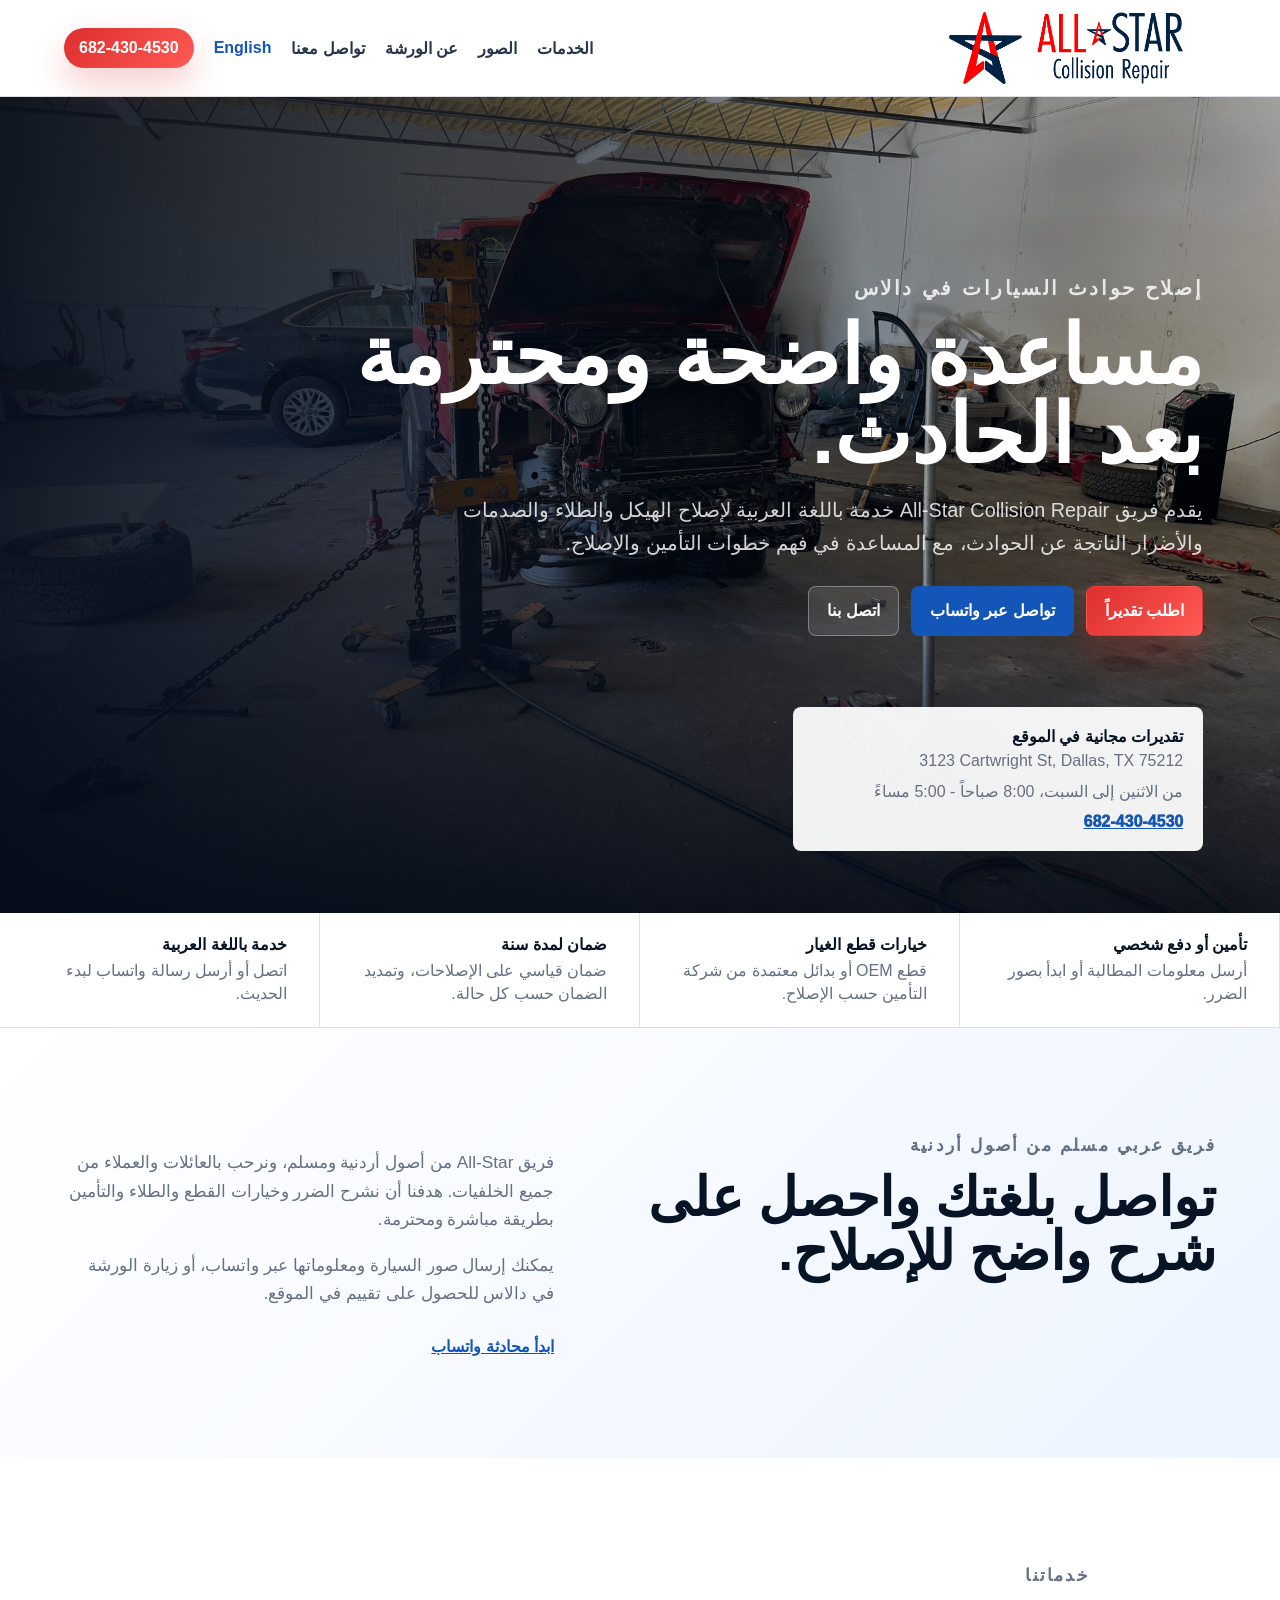
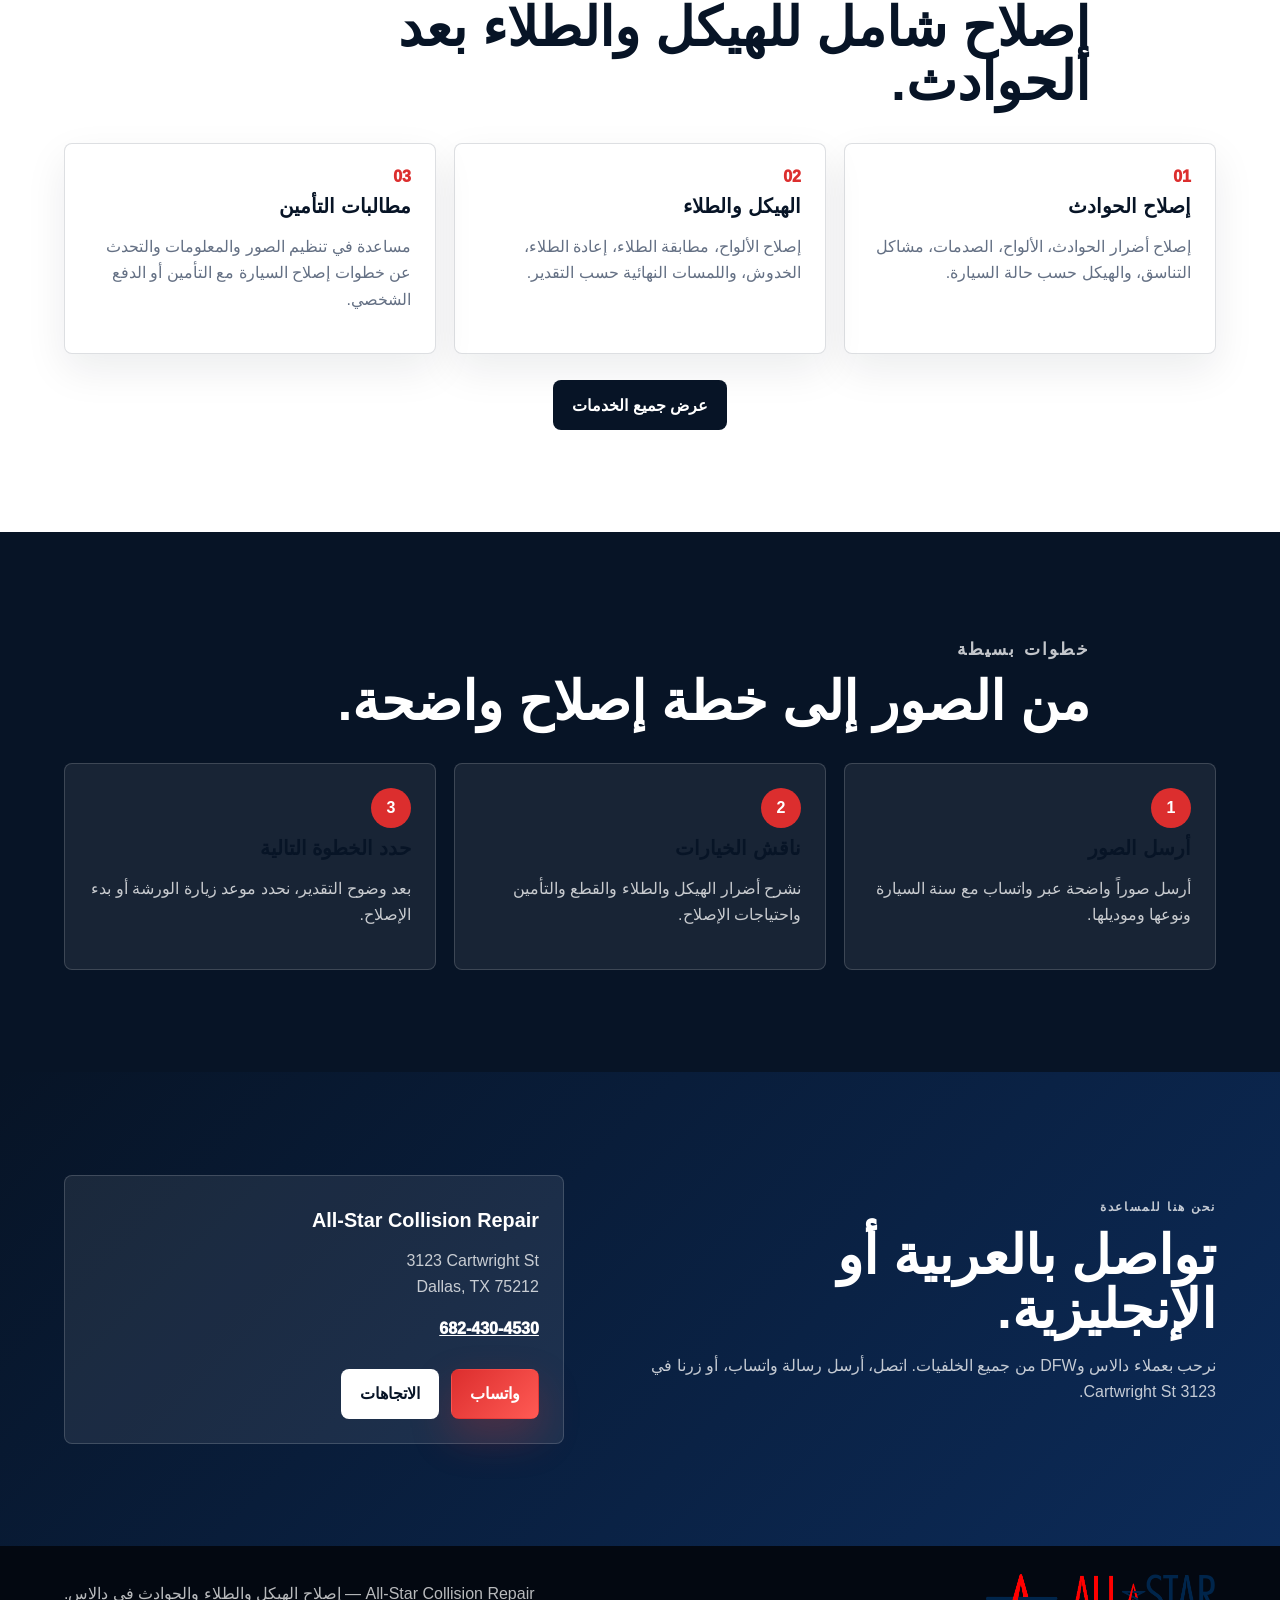
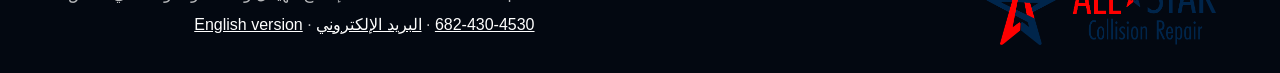
==== ar/index.html @ a59eee6d "Add Arabic collision repair landing page" ====
<!doctype html>
<html lang="ar" dir="rtl">
  <head>
    <meta charset="utf-8" />
    <meta name="viewport" content="width=device-width, initial-scale=1" />
    <title>إصلاح السيارات بعد الحوادث في دالاس | All-Star Collision Repair</title>
    <meta name="description" content="خدمة إصلاح السيارات بعد الحوادث في دالاس باللغة العربية. تقديرات واضحة، إصلاح الهيكل والطلاء، ومساعدة في مطالبات التأمين من All-Star Collision Repair." />
    <meta name="robots" content="index, follow" />
    <link rel="canonical" href="https://allstarautocollision.com/ar/" />
    <link rel="alternate" hreflang="ar" href="https://allstarautocollision.com/ar/" />
    <link rel="alternate" hreflang="en-us" href="https://allstarautocollision.com/" />
    <link rel="alternate" hreflang="x-default" href="https://allstarautocollision.com/" />
    <meta property="og:site_name" content="All-Star Collision Repair" />
    <meta property="og:type" content="website" />
    <meta property="og:locale" content="ar_US" />
    <meta property="og:locale:alternate" content="en_US" />
    <meta property="og:title" content="إصلاح السيارات بعد الحوادث في دالاس | All-Star Collision Repair" />
    <meta property="og:description" content="تواصل معنا باللغة العربية للحصول على تقدير لإصلاح الحوادث والهيكل والطلاء في دالاس." />
    <meta property="og:url" content="https://allstarautocollision.com/ar/" />
    <meta property="og:image" content="https://allstarautocollision.com/assets/images/shop-bay.jpg" />
    <link rel="icon" type="image/png" href="../assets/images/all-star-icon.png" />
    <link rel="stylesheet" href="../styles.css" />
    <script type="application/ld+json">
      {
        "@context": "https://schema.org",
        "@graph": [
          {
            "@type": "AutoBodyShop",
            "@id": "https://allstarautocollision.com/#business",
            "name": "All-Star Collision Repair",
            "url": "https://allstarautocollision.com/",
            "telephone": "+1-682-430-4530",
            "email": "allstarcollisionrepair1@gmail.com",
            "sameAs": ["https://share.google/1sgcwJd7IhYsHK5Gy"],
            "address": {
              "@type": "PostalAddress",
              "streetAddress": "3123 Cartwright St",
              "addressLocality": "Dallas",
              "addressRegion": "TX",
              "postalCode": "75212",
              "addressCountry": "US"
            },
            "areaServed": ["Dallas", "Dallas-Fort Worth metro area"],
            "openingHoursSpecification": [{
              "@type": "OpeningHoursSpecification",
              "dayOfWeek": ["Monday", "Tuesday", "Wednesday", "Thursday", "Friday", "Saturday"],
              "opens": "08:00",
              "closes": "17:00"
            }]
          },
          {
            "@type": "WebPage",
            "@id": "https://allstarautocollision.com/ar/#webpage",
            "url": "https://allstarautocollision.com/ar/",
            "name": "إصلاح السيارات بعد الحوادث في دالاس",
            "isPartOf": { "@id": "https://allstarautocollision.com/#website" },
            "inLanguage": "ar",
            "about": { "@id": "https://allstarautocollision.com/#business" }
          }
        ]
      }
    </script>
  </head>
  <body class="arabic-page">
    <header class="site-header">
      <a class="brand" href="../index.html" aria-label="All-Star Collision Repair home"><img src="../assets/images/all-star-logo-transparent.png" alt="All-Star Collision Repair" /></a>
      <button class="nav-toggle" type="button" aria-label="فتح القائمة" aria-expanded="false">القائمة</button>
      <nav class="site-nav" aria-label="التنقل الرئيسي">
        <a href="../services.html">الخدمات</a>
        <a href="../gallery.html">الصور</a>
        <a href="../about.html">عن الورشة</a>
        <a href="../contact.html">تواصل معنا</a>
        <a class="language-link" href="../index.html" lang="en" dir="ltr">English</a>
        <a class="nav-phone" href="tel:6824304530">682-430-4530</a>
      </nav>
    </header>

    <main>
      <section class="hero">
        <img class="hero-image" src="../assets/images/shop-bay.jpg" alt="سيارة داخل ورشة All-Star Collision Repair في دالاس" width="1920" height="1440" fetchpriority="high" />
        <div class="hero-copy">
          <p class="eyebrow">إصلاح حوادث السيارات في دالاس</p>
          <h1>مساعدة واضحة ومحترمة بعد الحادث.</h1>
          <p>يقدم فريق All-Star Collision Repair خدمة باللغة العربية لإصلاح الهيكل والطلاء والصدمات والأضرار الناتجة عن الحوادث، مع المساعدة في فهم خطوات التأمين والإصلاح.</p>
          <div class="action-row">
            <a class="btn primary" href="../contact.html#estimate">اطلب تقديراً</a>
            <a class="btn secondary" href="https://wa.me/16824304530" target="_blank" rel="noopener">تواصل عبر واتساب</a>
            <a class="btn light" href="tel:6824304530">اتصل بنا</a>
          </div>
        </div>
        <div class="hero-panel" aria-label="بيانات الورشة">
          <strong>تقديرات مجانية في الموقع</strong>
          <span dir="ltr">3123 Cartwright St, Dallas, TX 75212</span>
          <span>من الاثنين إلى السبت، 8:00 صباحاً - 5:00 مساءً</span>
          <a href="tel:6824304530">682-430-4530</a>
        </div>
      </section>

      <section class="trust-strip" aria-label="مميزات الخدمة">
        <div><strong>تأمين أو دفع شخصي</strong><span>أرسل معلومات المطالبة أو ابدأ بصور الضرر.</span></div>
        <div><strong>خيارات قطع الغيار</strong><span>قطع OEM أو بدائل معتمدة من شركة التأمين حسب الإصلاح.</span></div>
        <div><strong>ضمان لمدة سنة</strong><span>ضمان قياسي على الإصلاحات، وتمديد الضمان حسب كل حالة.</span></div>
        <div><strong>خدمة باللغة العربية</strong><span>اتصل أو أرسل رسالة واتساب لبدء الحديث.</span></div>
      </section>

      <section class="section-pad intro">
        <div class="section-heading"><p class="eyebrow">فريق عربي مسلم من أصول أردنية</p><h2>تواصل بلغتك واحصل على شرح واضح للإصلاح.</h2></div>
        <div class="intro-copy"><p>فريق All-Star من أصول أردنية ومسلم، ونرحب بالعائلات والعملاء من جميع الخلفيات. هدفنا أن نشرح الضرر وخيارات القطع والطلاء والتأمين بطريقة مباشرة ومحترمة.</p><p>يمكنك إرسال صور السيارة ومعلوماتها عبر واتساب، أو زيارة الورشة في دالاس للحصول على تقييم في الموقع.</p><a class="text-link" href="https://wa.me/16824304530" target="_blank" rel="noopener">ابدأ محادثة واتساب</a></div>
      </section>

      <section class="section-pad service-preview">
        <div class="section-heading centered"><p class="eyebrow">خدماتنا</p><h2>إصلاح شامل للهيكل والطلاء بعد الحوادث.</h2></div>
        <div class="card-grid three">
          <article><span>01</span><h3>إصلاح الحوادث</h3><p>إصلاح أضرار الحوادث، الألواح، الصدمات، مشاكل التناسق، والهيكل حسب حالة السيارة.</p></article>
          <article><span>02</span><h3>الهيكل والطلاء</h3><p>إصلاح الألواح، مطابقة الطلاء، إعادة الطلاء، الخدوش، واللمسات النهائية حسب التقدير.</p></article>
          <article><span>03</span><h3>مطالبات التأمين</h3><p>مساعدة في تنظيم الصور والمعلومات والتحدث عن خطوات إصلاح السيارة مع التأمين أو الدفع الشخصي.</p></article>
        </div>
        <div class="center-actions"><a class="btn dark" href="../services.html">عرض جميع الخدمات</a></div>
      </section>

      <section class="section-pad process-band">
        <div class="section-heading centered"><p class="eyebrow">خطوات بسيطة</p><h2>من الصور إلى خطة إصلاح واضحة.</h2></div>
        <div class="steps">
          <article><strong>1</strong><h3>أرسل الصور</h3><p>أرسل صوراً واضحة عبر واتساب مع سنة السيارة ونوعها وموديلها.</p></article>
          <article><strong>2</strong><h3>ناقش الخيارات</h3><p>نشرح أضرار الهيكل والطلاء والقطع والتأمين واحتياجات الإصلاح.</p></article>
          <article><strong>3</strong><h3>حدد الخطوة التالية</h3><p>بعد وضوح التقدير، نحدد موعد زيارة الورشة أو بدء الإصلاح.</p></article>
        </div>
      </section>

      <section class="section-pad split dark-section">
        <div><p class="eyebrow">نحن هنا للمساعدة</p><h2>تواصل بالعربية أو الإنجليزية.</h2><p>نرحب بعملاء دالاس وDFW من جميع الخلفيات. اتصل، أرسل رسالة واتساب، أو زرنا في 3123 Cartwright St.</p></div>
        <div class="contact-card"><h3>All-Star Collision Repair</h3><p dir="ltr">3123 Cartwright St<br />Dallas, TX 75212</p><p><a href="tel:6824304530">682-430-4530</a></p><div class="stacked-actions"><a class="btn primary" href="https://wa.me/16824304530" target="_blank" rel="noopener">واتساب</a><a class="btn light" href="https://www.google.com/maps/dir/?api=1&destination=3123%20Cartwright%20St%2C%20Dallas%2C%20TX%2075212" target="_blank" rel="noopener">الاتجاهات</a></div></div>
      </section>
    </main>

    <footer class="site-footer"><img src="../assets/images/all-star-logo-transparent.png" alt="All-Star Collision Repair" /><div><p>All-Star Collision Repair — إصلاح الهيكل والطلاء والحوادث في دالاس.</p><p><a href="tel:6824304530">682-430-4530</a> · <a href="mailto:allstarcollisionrepair1@gmail.com">البريد الإلكتروني</a> · <a href="../index.html" lang="en" dir="ltr">English version</a></p></div></footer>
    <script src="../script.js"></script>
  </body>
</html>
---- styles.css ----
:root {
  --ink: #132033;
  --muted: #647084;
  --dark: #071426;
  --navy: #0b2a5b;
  --blue: #1456b8;
  --red: #dc2e2e;
  --red-dark: #a81721;
  --paper: #f5f7fb;
  --white: #ffffff;
  --line: rgba(19, 32, 51, .14);
  --shadow: 0 24px 70px rgba(7, 20, 38, .16);
}

* { box-sizing: border-box; }
html { scroll-behavior: smooth; }
body {
  margin: 0;
  font-family: Inter, ui-sans-serif, system-ui, -apple-system, BlinkMacSystemFont, "Segoe UI", sans-serif;
  background: var(--paper);
  color: var(--ink);
}
img { max-width: 100%; display: block; }
a { color: inherit; }
p { line-height: 1.65; }

.site-header {
  position: sticky;
  top: 0;
  z-index: 20;
  display: flex;
  align-items: center;
  justify-content: space-between;
  gap: 22px;
  padding: 12px clamp(18px, 5vw, 72px);
  background: rgba(255,255,255,.96);
  border-bottom: 1px solid var(--line);
  backdrop-filter: blur(14px);
}
.brand img { width: min(300px, 48vw); max-height: 72px; object-fit: contain; }
.site-nav { display: flex; align-items: center; gap: 20px; font-weight: 850; }
.site-nav a { color: #26344c; text-decoration: none; }
.site-nav a[aria-current="page"] { color: var(--red); }
.language-link { color: var(--blue) !important; }
.nav-phone {
  color: white !important;
  background: linear-gradient(135deg, var(--red), #ff5a54);
  padding: 11px 15px;
  border-radius: 999px;
  box-shadow: 0 16px 34px rgba(220, 46, 46, .24);
}
.nav-toggle {
  display: none;
  min-height: 42px;
  border: 1px solid var(--line);
  border-radius: 8px;
  background: var(--dark);
  color: white;
  padding: 0 14px;
  font-weight: 850;
}

.hero {
  position: relative;
  min-height: calc(100vh - 84px);
  overflow: hidden;
  display: grid;
  align-items: end;
  padding: clamp(92px, 12vw, 150px) clamp(18px, 6vw, 90px) clamp(28px, 5vw, 62px);
  color: white;
}
.hero::after {
  content: "";
  position: absolute;
  inset: 0;
  background:
    linear-gradient(90deg, rgba(4, 11, 24, .94), rgba(4, 11, 24, .68) 42%, rgba(4, 11, 24, .16)),
    linear-gradient(0deg, rgba(4, 11, 24, .86), rgba(4, 11, 24, 0) 46%);
}
.hero-image {
  position: absolute;
  inset: 0;
  width: 100%;
  height: 100%;
  object-fit: cover;
  filter: saturate(1.06) contrast(1.05);
}
.hero-copy {
  position: relative;
  z-index: 2;
  width: min(910px, 100%);
  min-width: 0;
}
.hero h1, .page-hero h1 {
  margin: 0;
  font-size: clamp(2.8rem, 6.4vw, 5.8rem);
  line-height: .96;
  letter-spacing: 0;
  overflow-wrap: anywhere;
}
.hero p, .page-hero p {
  max-width: 760px;
  color: rgba(255,255,255,.82);
  font-size: clamp(1.05rem, 1.55vw, 1.28rem);
}
.eyebrow {
  margin: 0 0 12px;
  color: var(--red);
  text-transform: uppercase;
  letter-spacing: .13em;
  font-size: .78rem;
  font-weight: 950;
}
.action-row, .center-actions, .stacked-actions {
  display: flex;
  gap: 12px;
  flex-wrap: wrap;
  margin-top: 26px;
}
.btn {
  min-height: 50px;
  display: inline-flex;
  align-items: center;
  justify-content: center;
  border-radius: 8px;
  padding: 0 18px;
  border: 1px solid transparent;
  font-weight: 950;
  text-decoration: none;
  cursor: pointer;
}
.btn.primary { background: linear-gradient(135deg, var(--red), #ff5a54); color: white; box-shadow: 0 18px 40px rgba(220, 46, 46, .26); }
.btn.secondary { background: var(--blue); color: white; }
.btn.light { background: rgba(255,255,255,.12); color: white; border-color: rgba(255,255,255,.32); }
.btn.dark { background: var(--dark); color: white; }
.hero-panel {
  position: relative;
  z-index: 2;
  justify-self: end;
  width: min(410px, 100%);
  margin-top: 46px;
  padding: 20px;
  border-radius: 8px;
  background: rgba(255,255,255,.94);
  color: var(--dark);
  box-shadow: var(--shadow);
}
.hero-panel strong, .hero-panel span, .hero-panel a { display: block; }
.hero-panel span { color: var(--muted); margin: 6px 0 12px; }
.hero-panel a { color: var(--blue); font-weight: 950; }

.trust-strip {
  display: grid;
  grid-template-columns: repeat(4, 1fr);
  border-bottom: 1px solid var(--line);
  background: white;
}
.trust-strip div { padding: 22px clamp(16px, 3vw, 32px); border-right: 1px solid var(--line); }
.trust-strip strong { display: block; color: var(--dark); }
.trust-strip span { display: block; color: var(--muted); margin-top: 5px; line-height: 1.45; }

.section-pad { padding: clamp(58px, 8vw, 112px) clamp(18px, 5vw, 72px); }
.section-heading { max-width: 900px; }
.centered { text-align: center; margin-inline: auto; }
h2 {
  margin: 0;
  font-size: clamp(2rem, 4.2vw, 4rem);
  line-height: 1;
  letter-spacing: 0;
  color: var(--dark);
}
h3 { margin: 9px 0; font-size: 1.24rem; color: var(--dark); }
.intro {
  display: grid;
  grid-template-columns: minmax(0, 1fr) minmax(300px, .82fr);
  gap: clamp(24px, 5vw, 74px);
  background: linear-gradient(135deg, #fff, #edf4ff);
}
.intro-copy p, .section-heading p, .service-list p, .gallery-card p, .before-after p, .values p { color: var(--muted); font-size: 1.08rem; }
.text-link { display: inline-flex; margin-top: 12px; color: var(--blue); font-weight: 950; }
.service-preview, .gallery-page, .values { background: white; }
.card-grid { display: grid; gap: 18px; margin-top: 34px; }
.card-grid.three { grid-template-columns: repeat(3, 1fr); }
.card-grid article, .service-list article, .gallery-card, .ba-grid article, .contact-info, .quote-form, .check-panel {
  border: 1px solid var(--line);
  border-radius: 8px;
  background: white;
  padding: 24px;
  box-shadow: 0 16px 42px rgba(7, 20, 38, .08);
}
.card-grid span { color: var(--red); font-weight: 950; }
.card-grid p { color: var(--muted); }
.card-grid h3 a, .service-list h2 a { color: var(--dark); text-decoration-color: rgba(20,86,184,.35); text-underline-offset: 4px; }
.card-grid h3 a:hover, .service-list h2 a:hover { color: var(--blue); }
.center-actions { justify-content: center; }

.process-band { background: var(--dark); color: white; }
.process-band h2, .dark-section h2, .dark-section h3 { color: white; }
.process-band .section-heading p, .dark-section p { color: rgba(255,255,255,.76); }
.steps { display: grid; grid-template-columns: repeat(3, 1fr); gap: 18px; margin-top: 34px; }
.steps article {
  padding: 24px;
  border-radius: 8px;
  border: 1px solid rgba(255,255,255,.16);
  background: rgba(255,255,255,.07);
}
.steps strong {
  width: 40px;
  height: 40px;
  display: grid;
  place-items: center;
  border-radius: 50%;
  background: var(--red);
}
.steps p { color: rgba(255,255,255,.76); }

.gallery-preview { background: #eef3fa; }
.gallery-row { display: grid; grid-template-columns: 1.1fr .9fr .8fr; gap: 16px; margin: 32px 0 10px; }
.gallery-row img {
  width: 100%;
  height: 390px;
  object-fit: cover;
  border-radius: 8px;
  box-shadow: var(--shadow);
}
.gallery-row img:nth-child(2) { margin-top: 34px; }
.gallery-row img:nth-child(3) { margin-top: 68px; }

.split {
  display: grid;
  grid-template-columns: minmax(0, 1fr) minmax(280px, .85fr);
  gap: clamp(26px, 5vw, 70px);
  align-items: center;
}
.dark-section { background: linear-gradient(135deg, var(--dark), #0c2b59); color: white; }
.contact-card { border: 1px solid rgba(255,255,255,.16); background: rgba(255,255,255,.08); border-radius: 8px; padding: 24px; }
.contact-card a { color: white; font-weight: 950; }
.contact-card .btn.light { background: white; color: var(--dark); }

.page-hero {
  padding: clamp(74px, 10vw, 130px) clamp(18px, 6vw, 90px);
  background: linear-gradient(135deg, rgba(7,20,38,.96), rgba(13,42,89,.92)), url("assets/images/shop-bay.jpg") center/cover;
  color: white;
  overflow: hidden;
}
.page-hero h1 { max-width: 1040px; font-size: clamp(2.5rem, 6vw, 5.4rem); }

.service-list {
  display: grid;
  grid-template-columns: repeat(2, 1fr);
  gap: 18px;
}
.service-list h2 { font-size: clamp(1.45rem, 2.6vw, 2.2rem); }
.service-list .text-link { margin-top: 0; }
.check-panel ul { margin: 0; padding-left: 20px; display: grid; gap: 12px; color: var(--ink); font-weight: 780; }
.rounded-image { width: 100%; height: 470px; object-fit: cover; border-radius: 8px; box-shadow: var(--shadow); }

.breadcrumbs {
  padding: 16px clamp(18px, 6vw, 90px);
  background: white;
  border-bottom: 1px solid var(--line);
  color: var(--muted);
  font-size: .92rem;
}
.breadcrumbs a { color: var(--blue); font-weight: 800; }
.detail-copy { max-width: 820px; }
.detail-copy h2 { margin-top: 42px; font-size: clamp(1.7rem, 3.3vw, 2.8rem); }
.detail-copy h2:first-child { margin-top: 0; }
.detail-copy p, .detail-copy li { color: var(--muted); font-size: 1.08rem; line-height: 1.7; }
.detail-copy ul { padding-left: 22px; }
.faq-grid { display: grid; gap: 14px; margin-top: 30px; }
.faq-grid article {
  padding: 22px;
  border: 1px solid var(--line);
  border-radius: 8px;
  background: white;
}
.faq-grid h3 { margin-top: 0; }
.faq-grid p { margin-bottom: 0; color: var(--muted); }
.related-services { background: #eef3fa; }
.related-links { display: flex; flex-wrap: wrap; gap: 12px; margin-top: 24px; }
.related-links a {
  padding: 11px 14px;
  border: 1px solid var(--line);
  border-radius: 999px;
  background: white;
  color: var(--blue);
  font-weight: 850;
  text-decoration: none;
}

.gallery-page {
  display: grid;
  grid-template-columns: repeat(3, 1fr);
  gap: 18px;
}
.gallery-card.wide { grid-column: 1 / -1; display: grid; grid-template-columns: 1.2fr .8fr; align-items: center; gap: 24px; }
.gallery-card img { width: 100%; height: 310px; object-fit: cover; border-radius: 8px; }
.gallery-card.wide img { height: 430px; }
.before-after { background: #eef3fa; }

.contact-layout {
  display: grid;
  grid-template-columns: minmax(280px, .72fr) minmax(0, 1fr);
  gap: 22px;
  align-items: start;
  background: white;
}
.contact-info h2, .quote-form h2 { font-size: clamp(1.7rem, 3vw, 2.6rem); }
.contact-info, .quote-form { min-width: 0; overflow: hidden; }
.contact-info p, .contact-info a { overflow-wrap: anywhere; }
.quote-form { scroll-margin-top: 110px; }
.quote-form p { color: var(--muted); }
.form-grid { display: grid; grid-template-columns: repeat(2, 1fr); gap: 14px; }
label, legend { font-weight: 850; color: var(--dark); }
input, textarea {
  width: 100%;
  margin-top: 7px;
  border: 1px solid var(--line);
  border-radius: 8px;
  padding: 13px 12px;
  font: inherit;
  color: var(--ink);
  background: #f9fbff;
}
textarea { resize: vertical; }
fieldset {
  display: grid;
  grid-template-columns: repeat(2, 1fr);
  gap: 10px 14px;
  margin: 18px 0;
  padding: 16px;
  border: 1px solid var(--line);
  border-radius: 8px;
}
fieldset label { font-weight: 650; }
fieldset input { width: auto; margin: 0 8px 0 0; }
.form-honey { display: none; }
.form-status { min-height: 1.5em; margin: 0.75rem 0 0; }
.quote-form button:disabled { cursor: wait; opacity: 0.7; }

.site-footer {
  display: flex;
  justify-content: space-between;
  align-items: center;
  gap: 22px;
  padding: 28px clamp(18px, 5vw, 72px);
  background: #030811;
  color: rgba(255,255,255,.72);
}
.site-footer img { width: 230px; filter: brightness(1.1); }
.site-footer p { margin: 4px 0; }
.site-footer a { color: white; }
.thanks-page {
  min-height: 100vh;
  display: grid;
  place-content: center;
  gap: 18px;
  padding: 24px;
  text-align: center;
  background: var(--paper);
}
.thanks-page img { width: min(360px, 88vw); margin: 0 auto; }
.thanks-page h1 { margin: 0; font-size: clamp(2rem, 7vw, 4rem); }

.arabic-page { direction: rtl; font-family: Tahoma, "Segoe UI", Arial, sans-serif; }
.arabic-page .site-header, .arabic-page .site-footer { direction: rtl; }
.arabic-page .site-nav { direction: rtl; }
.arabic-page .hero-copy, .arabic-page .hero-panel, .arabic-page .section-heading, .arabic-page .intro-copy, .arabic-page .contact-card { text-align: right; }
.arabic-page .hero-panel { justify-self: start; }
.arabic-page .check-panel ul { padding-left: 0; padding-right: 20px; }
.arabic-page .related-links { direction: rtl; }

@media (max-width: 980px) {
  .site-header { flex-wrap: wrap; }
  .nav-toggle { display: inline-flex; align-items: center; justify-content: center; }
  .site-nav {
    display: none;
    width: 100%;
    flex-direction: column;
    align-items: flex-start;
    padding: 10px 0 4px;
  }
  .site-nav.open { display: flex; }
  .trust-strip, .intro, .card-grid.three, .steps, .gallery-row, .split, .service-list, .gallery-page, .gallery-card.wide, .contact-layout { grid-template-columns: 1fr; }
  .trust-strip div { border-right: 0; border-bottom: 1px solid var(--line); }
  .gallery-row img, .gallery-row img:nth-child(2), .gallery-row img:nth-child(3), .gallery-card img, .gallery-card.wide img, .rounded-image { height: 300px; margin-top: 0; }
  .hero-panel { justify-self: start; }
}

@media (max-width: 560px) {
  .brand img { width: min(246px, 72vw); }
  .hero { min-height: 790px; padding-top: 80px; }
  .hero-copy, .hero-panel { width: min(330px, 100%); }
  .hero h1 { font-size: clamp(2.1rem, 9.2vw, 2.7rem); }
  .page-hero h1, .page-hero p, .page-hero .action-row { width: min(330px, 100%); }
  .page-hero h1 { font-size: clamp(2.05rem, 9vw, 2.7rem); }
  .btn { width: 100%; }
  .action-row { display: grid; grid-template-columns: minmax(0, 1fr); }
  .hero .action-row { width: 100%; }
  .form-grid, fieldset { grid-template-columns: 1fr; }
  .contact-info, .quote-form { width: min(340px, 100%); }
  .site-footer { flex-direction: column; align-items: flex-start; }
}
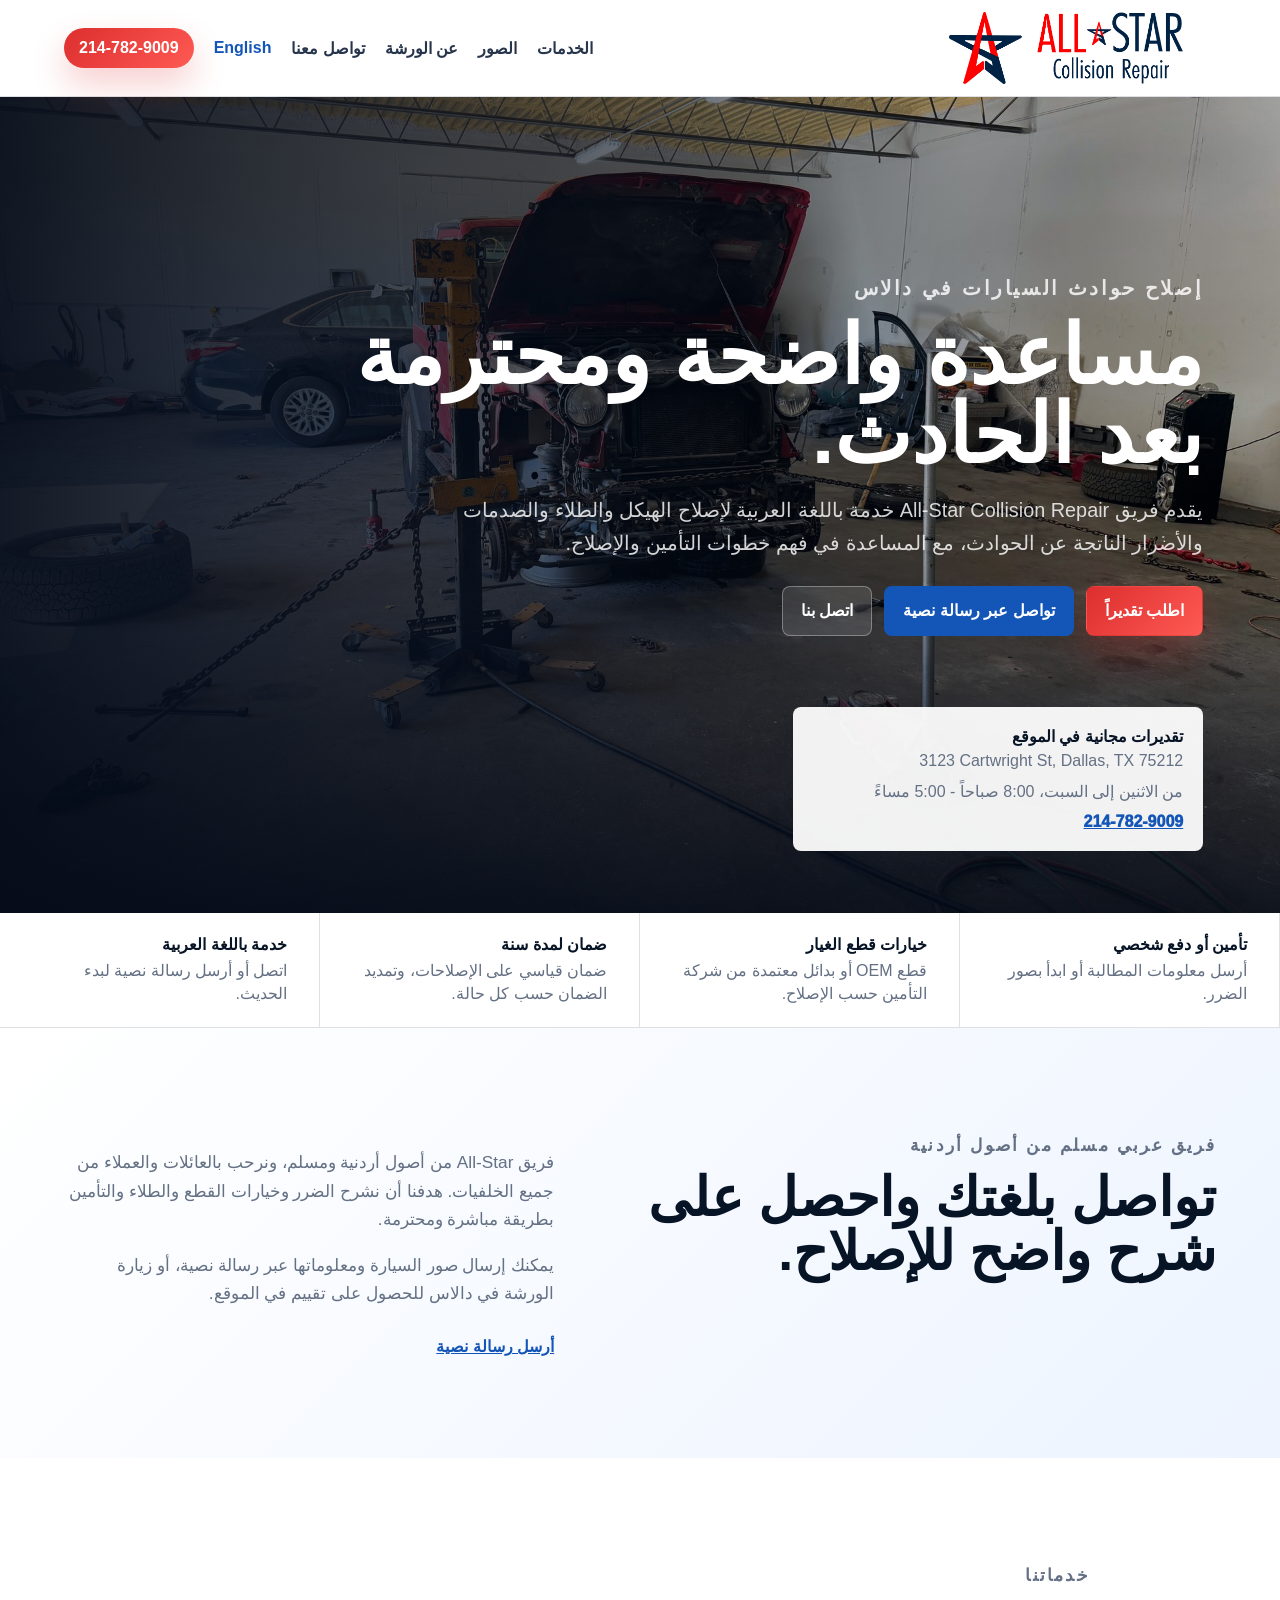
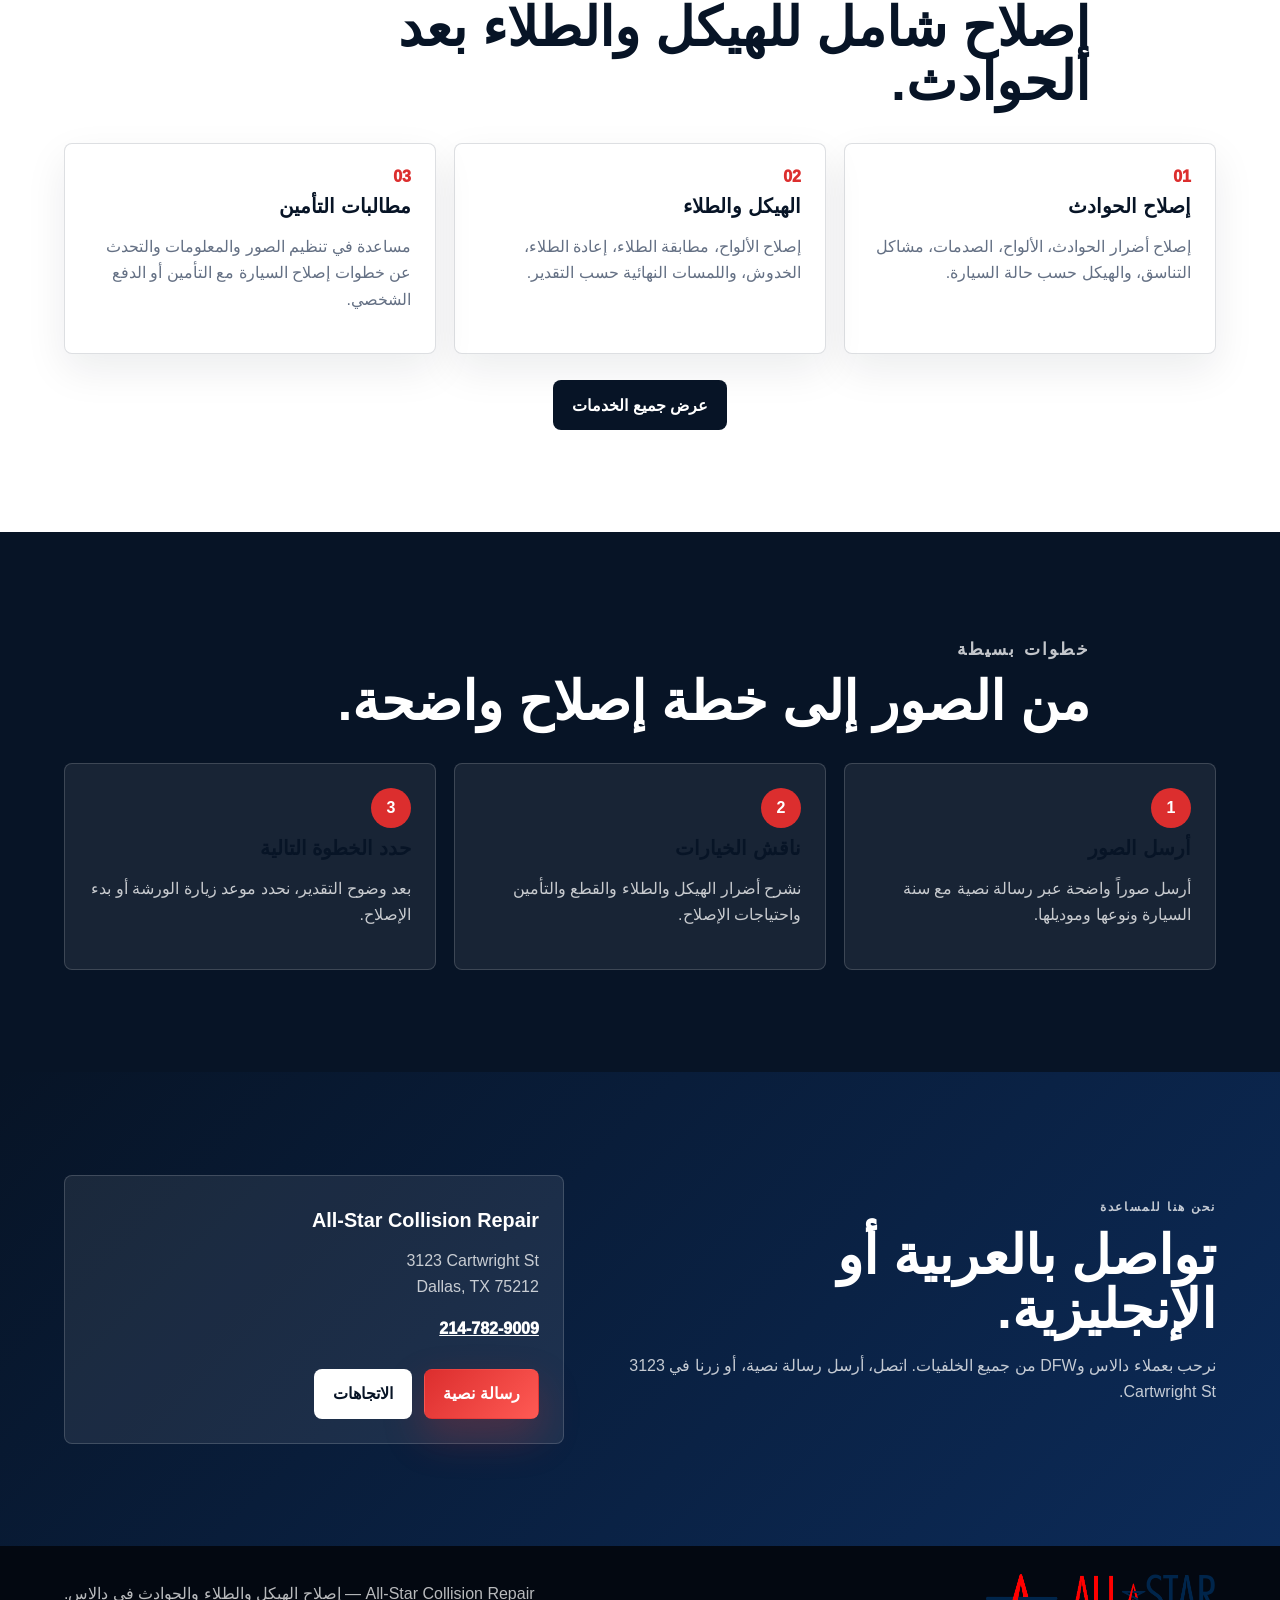
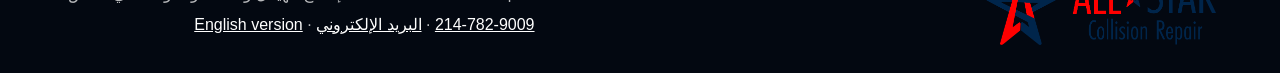
==== commit b450c33c: "Update office and quote phone routing" ====
--- a/ar/index.html
+++ b/ar/index.html
@@ -29,7 +29,7 @@
             "@id": "https://allstarautocollision.com/#business",
             "name": "All-Star Collision Repair",
             "url": "https://allstarautocollision.com/",
-            "telephone": "+1-682-430-4530",
+            "telephone": "+1-214-782-9009",
             "email": "allstarcollisionrepair1@gmail.com",
             "sameAs": ["https://share.google/1sgcwJd7IhYsHK5Gy"],
             "address": {
@@ -71,7 +71,7 @@
         <a href="../about.html">عن الورشة</a>
         <a href="../contact.html">تواصل معنا</a>
         <a class="language-link" href="../index.html" lang="en" dir="ltr">English</a>
-        <a class="nav-phone" href="tel:6824304530">682-430-4530</a>
+        <a class="nav-phone" href="tel:2147829009">214-782-9009</a>
       </nav>
     </header>
 
@@ -84,15 +84,15 @@
           <p>يقدم فريق All-Star Collision Repair خدمة باللغة العربية لإصلاح الهيكل والطلاء والصدمات والأضرار الناتجة عن الحوادث، مع المساعدة في فهم خطوات التأمين والإصلاح.</p>
           <div class="action-row">
             <a class="btn primary" href="../contact.html#estimate">اطلب تقديراً</a>
-            <a class="btn secondary" href="https://wa.me/16824304530" target="_blank" rel="noopener">تواصل عبر واتساب</a>
-            <a class="btn light" href="tel:6824304530">اتصل بنا</a>
+            <a class="btn secondary" href="../contact.html#estimate" data-quote-text data-sms-body="Hello%20All-Star%20Collision%20Repair.%20I%20would%20like%20help%20in%20Arabic%20with%20a%20repair%20estimate.">تواصل عبر رسالة نصية</a>
+            <a class="btn light" href="tel:2147829009">اتصل بنا</a>
           </div>
         </div>
         <div class="hero-panel" aria-label="بيانات الورشة">
           <strong>تقديرات مجانية في الموقع</strong>
           <span dir="ltr">3123 Cartwright St, Dallas, TX 75212</span>
           <span>من الاثنين إلى السبت، 8:00 صباحاً - 5:00 مساءً</span>
-          <a href="tel:6824304530">682-430-4530</a>
+          <a href="tel:2147829009">214-782-9009</a>
         </div>
       </section>
 
@@ -100,12 +100,12 @@
         <div><strong>تأمين أو دفع شخصي</strong><span>أرسل معلومات المطالبة أو ابدأ بصور الضرر.</span></div>
         <div><strong>خيارات قطع الغيار</strong><span>قطع OEM أو بدائل معتمدة من شركة التأمين حسب الإصلاح.</span></div>
         <div><strong>ضمان لمدة سنة</strong><span>ضمان قياسي على الإصلاحات، وتمديد الضمان حسب كل حالة.</span></div>
-        <div><strong>خدمة باللغة العربية</strong><span>اتصل أو أرسل رسالة واتساب لبدء الحديث.</span></div>
+        <div><strong>خدمة باللغة العربية</strong><span>اتصل أو أرسل رسالة نصية لبدء الحديث.</span></div>
       </section>
 
       <section class="section-pad intro">
         <div class="section-heading"><p class="eyebrow">فريق عربي مسلم من أصول أردنية</p><h2>تواصل بلغتك واحصل على شرح واضح للإصلاح.</h2></div>
-        <div class="intro-copy"><p>فريق All-Star من أصول أردنية ومسلم، ونرحب بالعائلات والعملاء من جميع الخلفيات. هدفنا أن نشرح الضرر وخيارات القطع والطلاء والتأمين بطريقة مباشرة ومحترمة.</p><p>يمكنك إرسال صور السيارة ومعلوماتها عبر واتساب، أو زيارة الورشة في دالاس للحصول على تقييم في الموقع.</p><a class="text-link" href="https://wa.me/16824304530" target="_blank" rel="noopener">ابدأ محادثة واتساب</a></div>
+        <div class="intro-copy"><p>فريق All-Star من أصول أردنية ومسلم، ونرحب بالعائلات والعملاء من جميع الخلفيات. هدفنا أن نشرح الضرر وخيارات القطع والطلاء والتأمين بطريقة مباشرة ومحترمة.</p><p>يمكنك إرسال صور السيارة ومعلوماتها عبر رسالة نصية، أو زيارة الورشة في دالاس للحصول على تقييم في الموقع.</p><a class="text-link" href="../contact.html#estimate" data-quote-text data-sms-body="Hello%20All-Star%20Collision%20Repair.%20I%20would%20like%20help%20in%20Arabic%20with%20a%20repair%20estimate.">أرسل رسالة نصية</a></div>
       </section>
 
       <section class="section-pad service-preview">
@@ -121,19 +121,19 @@
       <section class="section-pad process-band">
         <div class="section-heading centered"><p class="eyebrow">خطوات بسيطة</p><h2>من الصور إلى خطة إصلاح واضحة.</h2></div>
         <div class="steps">
-          <article><strong>1</strong><h3>أرسل الصور</h3><p>أرسل صوراً واضحة عبر واتساب مع سنة السيارة ونوعها وموديلها.</p></article>
+          <article><strong>1</strong><h3>أرسل الصور</h3><p>أرسل صوراً واضحة عبر رسالة نصية مع سنة السيارة ونوعها وموديلها.</p></article>
           <article><strong>2</strong><h3>ناقش الخيارات</h3><p>نشرح أضرار الهيكل والطلاء والقطع والتأمين واحتياجات الإصلاح.</p></article>
           <article><strong>3</strong><h3>حدد الخطوة التالية</h3><p>بعد وضوح التقدير، نحدد موعد زيارة الورشة أو بدء الإصلاح.</p></article>
         </div>
       </section>
 
       <section class="section-pad split dark-section">
-        <div><p class="eyebrow">نحن هنا للمساعدة</p><h2>تواصل بالعربية أو الإنجليزية.</h2><p>نرحب بعملاء دالاس وDFW من جميع الخلفيات. اتصل، أرسل رسالة واتساب، أو زرنا في 3123 Cartwright St.</p></div>
-        <div class="contact-card"><h3>All-Star Collision Repair</h3><p dir="ltr">3123 Cartwright St<br />Dallas, TX 75212</p><p><a href="tel:6824304530">682-430-4530</a></p><div class="stacked-actions"><a class="btn primary" href="https://wa.me/16824304530" target="_blank" rel="noopener">واتساب</a><a class="btn light" href="https://www.google.com/maps/dir/?api=1&destination=3123%20Cartwright%20St%2C%20Dallas%2C%20TX%2075212" target="_blank" rel="noopener">الاتجاهات</a></div></div>
+        <div><p class="eyebrow">نحن هنا للمساعدة</p><h2>تواصل بالعربية أو الإنجليزية.</h2><p>نرحب بعملاء دالاس وDFW من جميع الخلفيات. اتصل، أرسل رسالة نصية، أو زرنا في 3123 Cartwright St.</p></div>
+        <div class="contact-card"><h3>All-Star Collision Repair</h3><p dir="ltr">3123 Cartwright St<br />Dallas, TX 75212</p><p><a href="tel:2147829009">214-782-9009</a></p><div class="stacked-actions"><a class="btn primary" href="../contact.html#estimate" data-quote-text data-sms-body="Hello%20All-Star%20Collision%20Repair.%20I%20would%20like%20help%20in%20Arabic%20with%20a%20repair%20estimate.">رسالة نصية</a><a class="btn light" href="https://www.google.com/maps/dir/?api=1&destination=3123%20Cartwright%20St%2C%20Dallas%2C%20TX%2075212" target="_blank" rel="noopener">الاتجاهات</a></div></div>
       </section>
     </main>
 
-    <footer class="site-footer"><img src="../assets/images/all-star-logo-transparent.png" alt="All-Star Collision Repair" /><div><p>All-Star Collision Repair — إصلاح الهيكل والطلاء والحوادث في دالاس.</p><p><a href="tel:6824304530">682-430-4530</a> · <a href="mailto:allstarcollisionrepair1@gmail.com">البريد الإلكتروني</a> · <a href="../index.html" lang="en" dir="ltr">English version</a></p></div></footer>
+    <footer class="site-footer"><img src="../assets/images/all-star-logo-transparent.png" alt="All-Star Collision Repair" /><div><p>All-Star Collision Repair — إصلاح الهيكل والطلاء والحوادث في دالاس.</p><p><a href="tel:2147829009">214-782-9009</a> · <a href="mailto:allstarcollisionrepair1@gmail.com">البريد الإلكتروني</a> · <a href="../index.html" lang="en" dir="ltr">English version</a></p></div></footer>
     <script src="../script.js"></script>
   </body>
 </html>
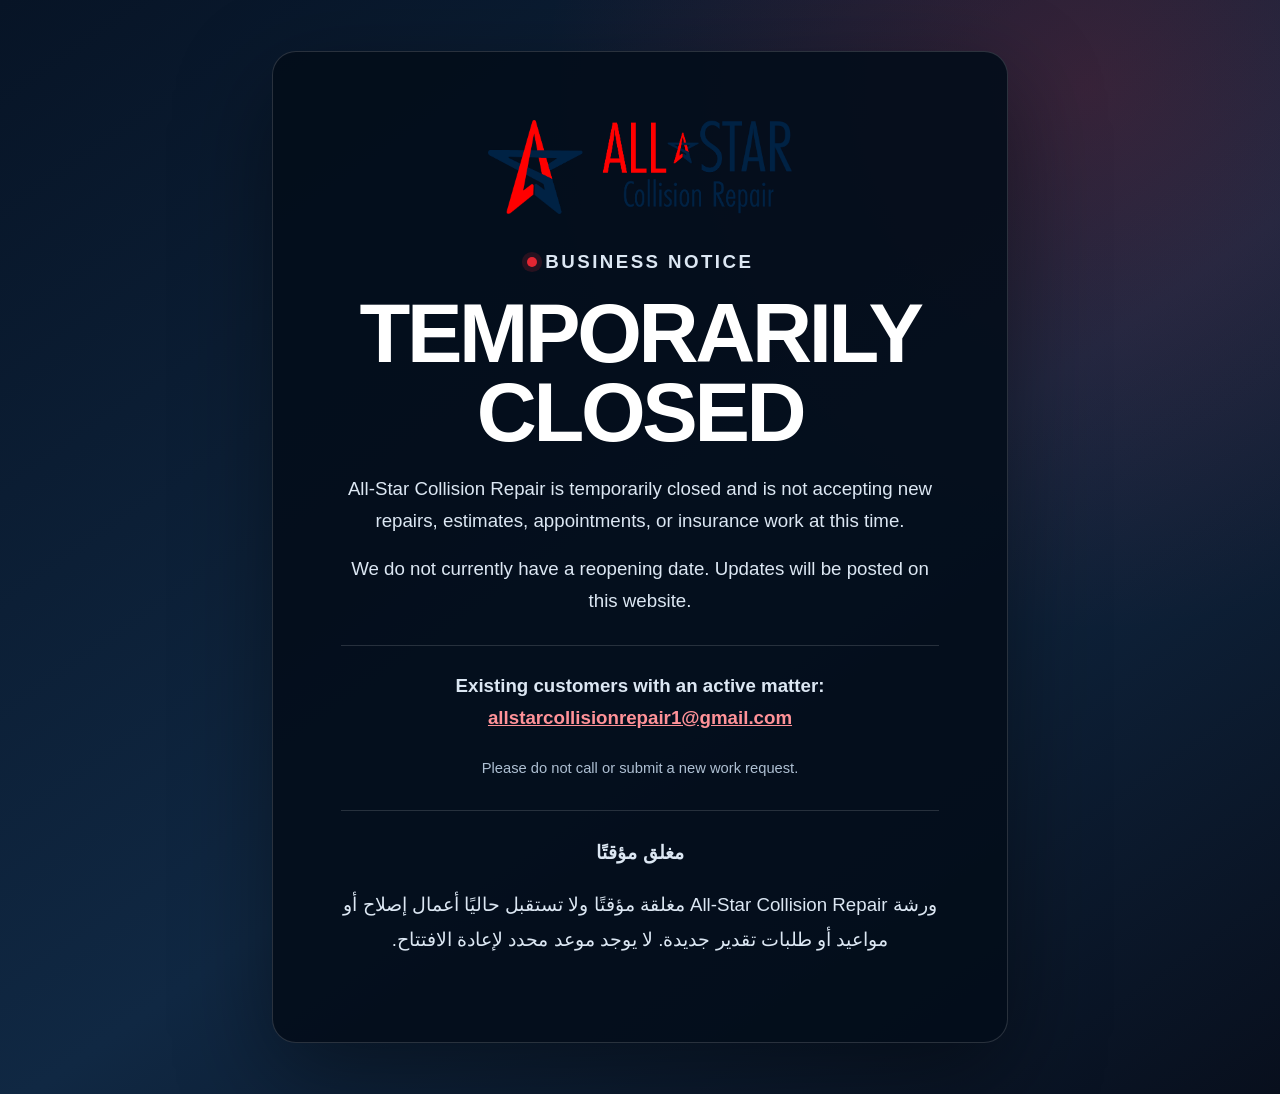
==== commit 18798ac3: "Add temporary closure notice" ====
--- a/ar/index.html
+++ b/ar/index.html
@@ -3,8 +3,8 @@
   <head>
     <meta charset="utf-8" />
     <meta name="viewport" content="width=device-width, initial-scale=1" />
-    <title>إصلاح السيارات بعد الحوادث في دالاس | All-Star Collision Repair</title>
-    <meta name="description" content="خدمة إصلاح السيارات بعد الحوادث في دالاس باللغة العربية. تقديرات واضحة، إصلاح الهيكل والطلاء، ومساعدة في مطالبات التأمين من All-Star Collision Repair." />
+    <title>مغلق مؤقتًا | All-Star Collision Repair</title>
+    <meta name="description" content="ورشة All-Star Collision Repair مغلقة مؤقتًا ولا تستقبل حاليًا إصلاحات أو مواعيد أو طلبات تقدير جديدة." />
     <meta name="robots" content="index, follow" />
     <link rel="canonical" href="https://allstarautocollision.com/ar/" />
     <link rel="alternate" hreflang="ar" href="https://allstarautocollision.com/ar/" />
@@ -14,8 +14,8 @@
     <meta property="og:type" content="website" />
     <meta property="og:locale" content="ar_US" />
     <meta property="og:locale:alternate" content="en_US" />
-    <meta property="og:title" content="إصلاح السيارات بعد الحوادث في دالاس | All-Star Collision Repair" />
-    <meta property="og:description" content="تواصل معنا باللغة العربية للحصول على تقدير لإصلاح الحوادث والهيكل والطلاء في دالاس." />
+    <meta property="og:title" content="مغلق مؤقتًا | All-Star Collision Repair" />
+    <meta property="og:description" content="ورشة All-Star Collision Repair مغلقة مؤقتًا ولا تستقبل حاليًا أعمالًا جديدة." />
     <meta property="og:url" content="https://allstarautocollision.com/ar/" />
     <meta property="og:image" content="https://allstarautocollision.com/assets/images/shop-bay.jpg" />
     <link rel="icon" type="image/png" href="../assets/images/all-star-icon.png" />
@@ -29,7 +29,6 @@
             "@id": "https://allstarautocollision.com/#business",
             "name": "All-Star Collision Repair",
             "url": "https://allstarautocollision.com/",
-            "telephone": "+1-214-782-9009",
             "email": "allstarcollisionrepair1@gmail.com",
             "sameAs": ["https://share.google/1sgcwJd7IhYsHK5Gy"],
             "address": {
@@ -40,13 +39,8 @@
               "postalCode": "75212",
               "addressCountry": "US"
             },
-            "areaServed": ["Dallas", "Dallas-Fort Worth metro area"],
-            "openingHoursSpecification": [{
-              "@type": "OpeningHoursSpecification",
-              "dayOfWeek": ["Monday", "Tuesday", "Wednesday", "Thursday", "Friday", "Saturday"],
-              "opens": "08:00",
-              "closes": "17:00"
-            }]
+            "areaServed": ["Dallas", "Dallas-Fort Worth metro area"]
+
           },
           {
             "@type": "WebPage",
@@ -60,8 +54,24 @@
         ]
       }
     </script>
+      <link rel="stylesheet" href="/temporary-closure.css?v=20260818" />
   </head>
   <body class="arabic-page">
+    <section class="temporary-closure" id="temporary-closure" role="main" aria-labelledby="temporary-closure-title">
+      <div class="temporary-closure-card">
+        <img class="temporary-closure-logo" src="/assets/images/all-star-logo-transparent.png" alt="All-Star Collision Repair" />
+        <p class="temporary-closure-status">Business notice</p>
+        <h1 id="temporary-closure-title">Temporarily Closed</h1>
+        <p>All-Star Collision Repair is temporarily closed and is not accepting new repairs, estimates, appointments, or insurance work at this time.</p>
+        <p>We do not currently have a reopening date. Updates will be posted on this website.</p>
+        <p class="temporary-closure-existing"><strong>Existing customers with an active matter:</strong><br /><a href="mailto:allstarcollisionrepair1@gmail.com">allstarcollisionrepair1@gmail.com</a></p>
+        <p class="temporary-closure-note">Please do not call or submit a new work request.</p>
+        <div class="temporary-closure-arabic" lang="ar" dir="rtl">
+          <p><strong>مغلق مؤقتًا</strong></p>
+          <p>ورشة All-Star Collision Repair مغلقة مؤقتًا ولا تستقبل حاليًا أعمال إصلاح أو مواعيد أو طلبات تقدير جديدة. لا يوجد موعد محدد لإعادة الافتتاح.</p>
+        </div>
+      </div>
+    </section>
     <header class="site-header">
       <a class="brand" href="../index.html" aria-label="All-Star Collision Repair home"><img src="../assets/images/all-star-logo-transparent.png" alt="All-Star Collision Repair" /></a>
       <button class="nav-toggle" type="button" aria-label="فتح القائمة" aria-expanded="false">القائمة</button>
--- a/temporary-closure.css
+++ b/temporary-closure.css
@@ -0,0 +1,129 @@
+:root {
+  color-scheme: dark;
+}
+
+html,
+body {
+  min-height: 100%;
+}
+
+body {
+  margin: 0;
+  background:
+    radial-gradient(circle at 85% 8%, rgba(222, 34, 45, 0.2), transparent 34rem),
+    linear-gradient(145deg, #071426 0%, #102843 56%, #080f1d 100%);
+  color: #f8fafc;
+}
+
+body > :not(.temporary-closure):not(script) {
+  display: none !important;
+}
+
+body > .temporary-closure {
+  display: grid !important;
+}
+
+.temporary-closure,
+.temporary-closure * {
+  box-sizing: border-box;
+}
+
+.temporary-closure {
+  min-height: 100vh;
+  place-items: center;
+  padding: clamp(1.25rem, 4vw, 3.5rem);
+  font-family: Inter, Arial, sans-serif;
+  direction: ltr;
+}
+
+.temporary-closure-card {
+  width: min(100%, 46rem);
+  padding: clamp(2rem, 6vw, 4.25rem);
+  border: 1px solid rgba(255, 255, 255, 0.15);
+  border-radius: 1.5rem;
+  background: rgba(4, 14, 27, 0.92);
+  box-shadow: 0 2rem 6rem rgba(0, 0, 0, 0.42);
+  text-align: center;
+}
+
+.temporary-closure-logo {
+  display: block;
+  width: min(19rem, 82%);
+  max-height: 8rem;
+  margin: 0 auto 2rem;
+  object-fit: contain;
+}
+
+.temporary-closure-status {
+  display: inline-flex;
+  align-items: center;
+  gap: 0.55rem;
+  margin: 0 0 1rem;
+  color: #ff7b82;
+  font-size: 0.8rem;
+  font-weight: 800;
+  letter-spacing: 0.13em;
+  text-transform: uppercase;
+}
+
+.temporary-closure-status::before {
+  width: 0.62rem;
+  height: 0.62rem;
+  border-radius: 50%;
+  background: #e32632;
+  content: "";
+  box-shadow: 0 0 0 0.32rem rgba(227, 38, 50, 0.16);
+}
+
+.temporary-closure h1 {
+  margin: 0 0 1.25rem;
+  color: #fff;
+  font-size: clamp(2.7rem, 8vw, 5.2rem);
+  font-weight: 900;
+  letter-spacing: -0.04em;
+  line-height: 0.96;
+  text-transform: uppercase;
+}
+
+.temporary-closure p {
+  max-width: 38rem;
+  margin: 0 auto 1rem;
+  color: #dce7f3;
+  font-size: clamp(1rem, 2.3vw, 1.17rem);
+  line-height: 1.7;
+}
+
+.temporary-closure .temporary-closure-existing {
+  margin-top: 1.8rem;
+  padding-top: 1.5rem;
+  border-top: 1px solid rgba(255, 255, 255, 0.14);
+}
+
+.temporary-closure a {
+  color: #ff9298;
+  font-weight: 800;
+  overflow-wrap: anywhere;
+}
+
+.temporary-closure .temporary-closure-note {
+  margin-top: 1.4rem;
+  color: #aebfd2;
+  font-size: 0.92rem;
+}
+
+.temporary-closure-arabic {
+  margin-top: 1.8rem;
+  padding-top: 1.5rem;
+  border-top: 1px solid rgba(255, 255, 255, 0.14);
+  direction: rtl;
+}
+
+.temporary-closure-arabic p {
+  line-height: 1.9;
+}
+
+@media (max-width: 520px) {
+  .temporary-closure-card {
+    border-radius: 1rem;
+  }
+}
